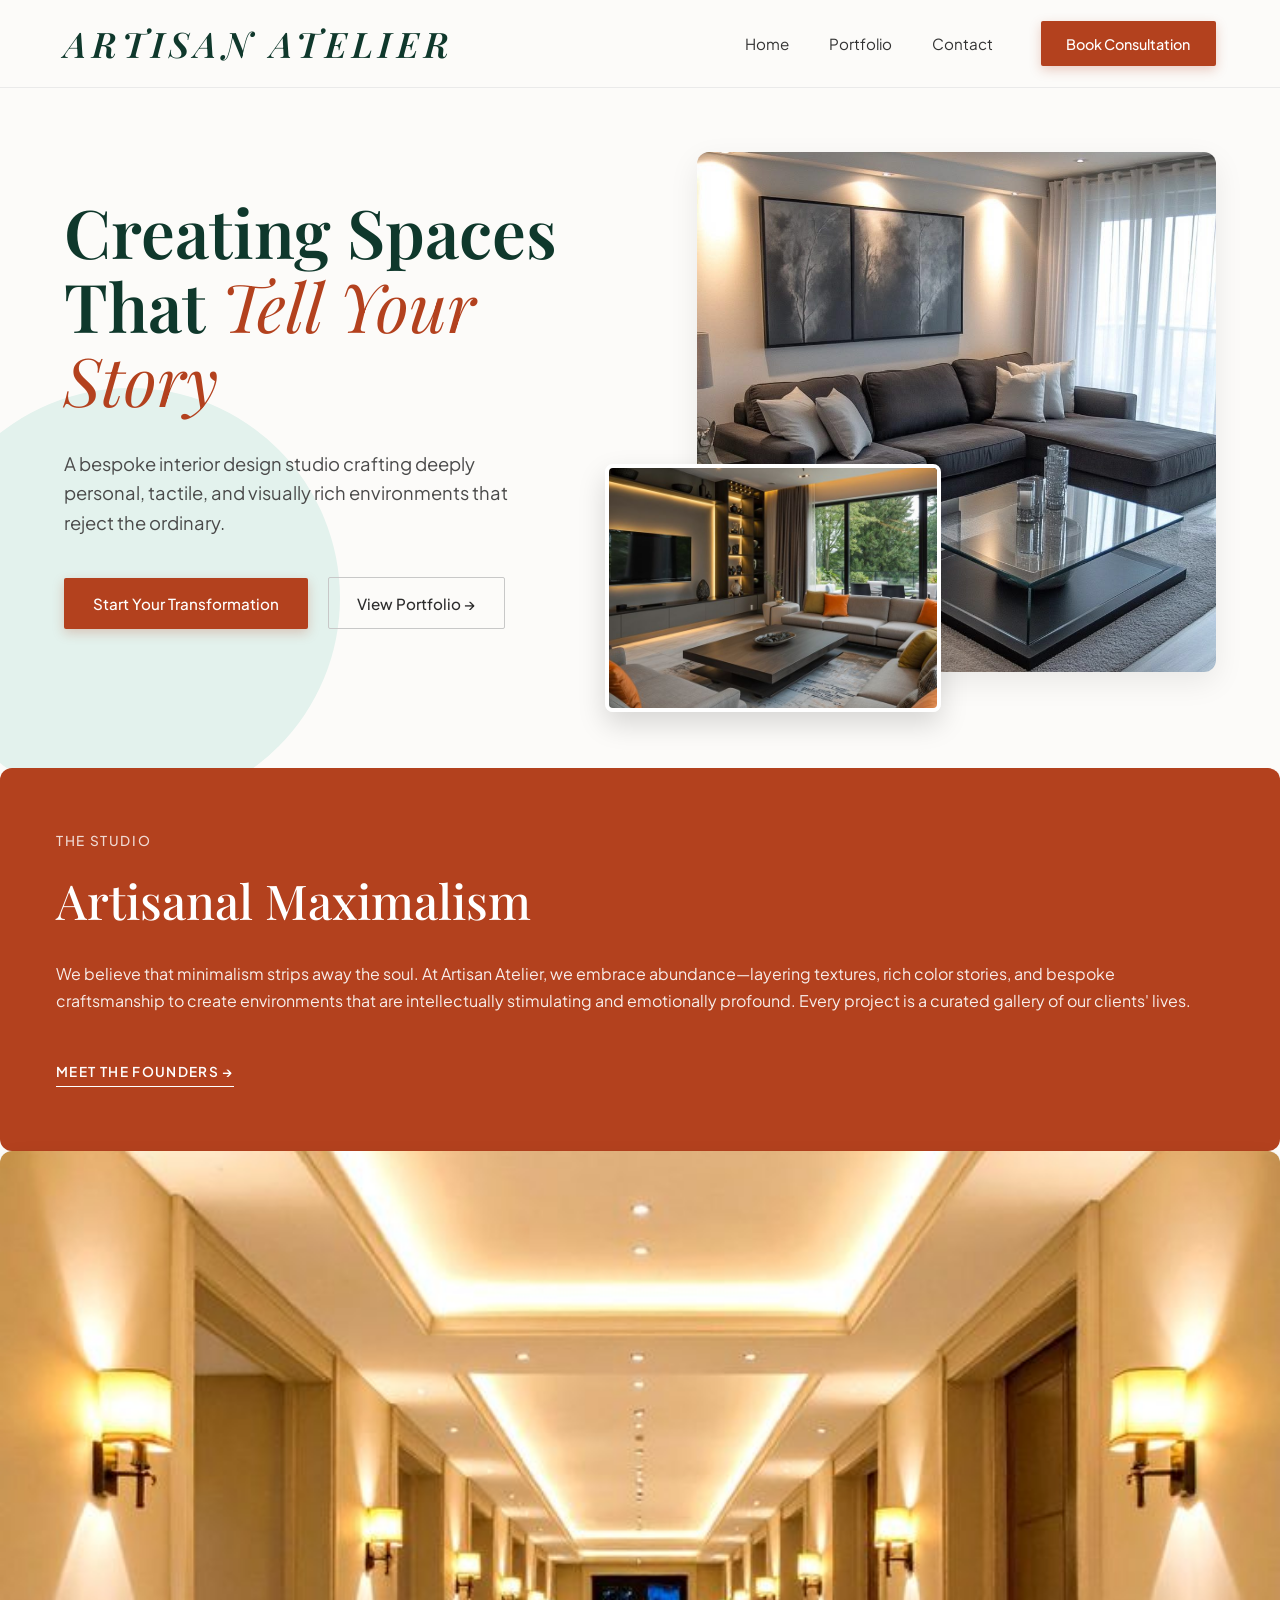
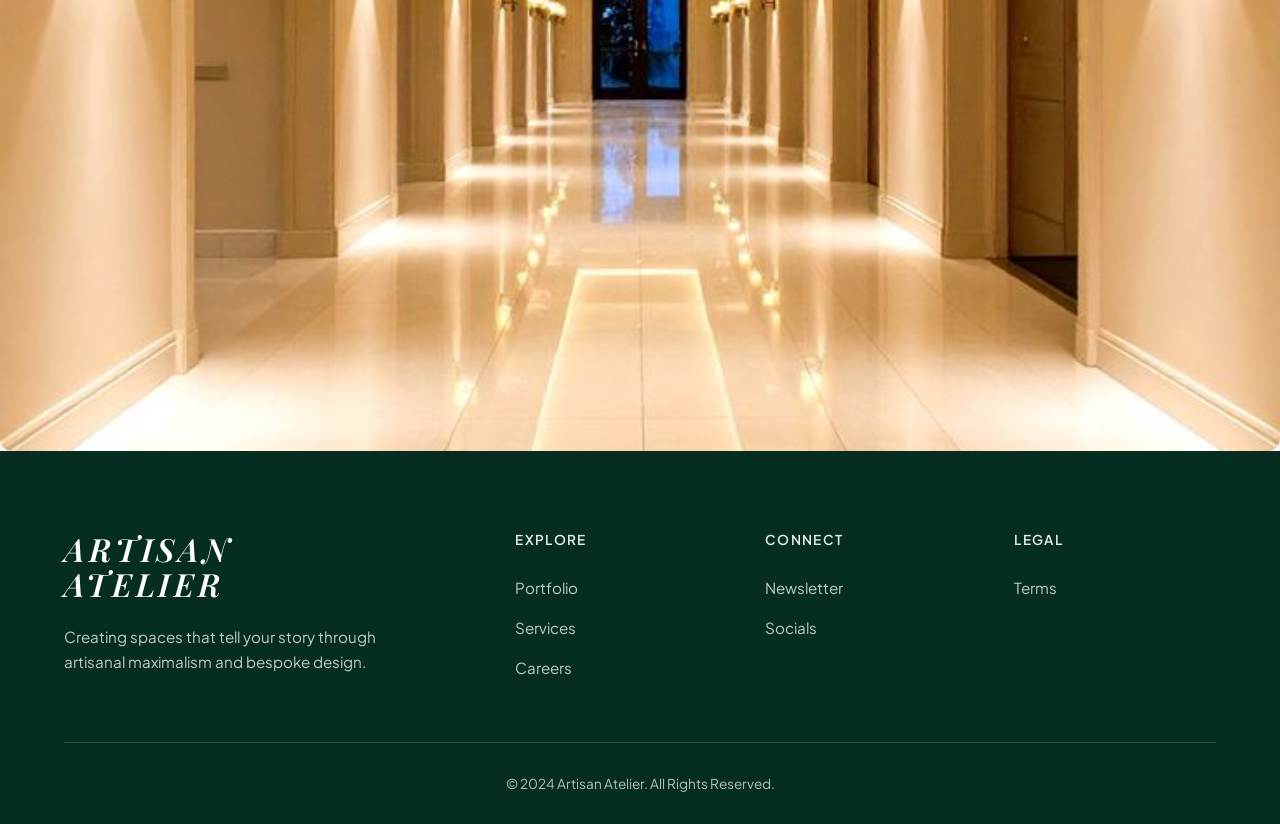
==== index.html @ 0281d927 "first commit" ====
<html lang="en">
<head>
    <meta charset="UTF-8">
    <meta name="viewport" content="width=device-width, initial-scale=1.0">
    <title>Document</title>
     <link rel="stylesheet" href="style.css">
</head>
<body>
   <header class="navbar">
  <div class="logo">ARTISAN ATELIER</div>
  <nav class="nav-container">
    <ul class="nav-links">
      <li><a href="index.html" class="nav-link active">Home</a></li>
      <li><a href="pot.html" class="nav-link">Portfolio</a></li>
      <li><a href="contact.html" class="nav-link">Contact</a></li>
    </ul>
    <a href="#" class="nav-actions">Book Consultation</a>
    
  </nav>
  <div class="hamburger">=</div>
</header>
<div class="sidebar"></div>
 
<section class="hero-section">
  <!-- Background shape accent -->
  <div class="bg-shape"></div>

  <!-- Left Column: Text Content -->
  <div class="hero-content">
    <h1 class="hero-heading">
      Creating Spaces <br>
      That <span class="highlight">Tell Your</span> <br>
      <span class="highlight">Story</span>
    </h1>
    <p class="hero-subtext">
      A bespoke interior design studio crafting deeply personal, tactile, and visually rich environments that reject the ordinary.
    </p>
    <div class="hero-buttons">
      <a href="#" class="btn-primary">Start Your Transformation</a>
      <a href="#" class="btn-secondary">View Portfolio &rarr;</a>
    </div>
  </div>

  <!-- Right Column: Overlapping Images -->
  <div class="hero-images">
    <div class="main-image">
      <img src="p2.jpg" alt="Interior living room with velvet couch and plants">
    </div>
    <div class="overlay-image">
      <img src="p1.jpg" alt="Detailed view of wooden cabinet with brass inlay">
    </div>
  </div>
</section>
<!-- <section class="studio-section">
  <div class="studio-container">
    <!-- Left Card: Content -->
    <div class="studio-card content-card">
      <span class="subtitle">The Studio</span>
      <h2 class="title">Artisanal Maximalism</h2>
      <p class="description">
        We believe that minimalism strips away the soul. At Artisan Atelier, we embrace abundance—layering textures, rich color stories, and bespoke craftsmanship to create environments that are intellectually stimulating and emotionally profound. Every project is a curated gallery of our clients' lives.
      </p>
      <a href="#" class="studio-link">MEET THE FOUNDERS &rarr;</a>
    </div>

    <!-- Right Card: Image -->
    <div class="studio-card image-card">
      <img src="pk1.jpg" alt="Design workspace with fabric swatches and blueprints">
    </div>
  </div>
</section>
<footer class="site-footer">
  <div class="footer-container">
    <!-- Brand Column -->
    <div class="footer-col brand-col">
      <h2 class="footer-logo">ARTISAN<br>ATELIER</h2>
      <p class="footer-tagline">
        Creating spaces that tell your story through artisanal maximalism and bespoke design.
      </p>
    </div>

    <!-- Explore Column -->
    <div class="footer-col">
      <h3 class="footer-heading">Explore</h3>
      <ul class="footer-links">
        <li><a href="#">Portfolio</a></li>
        <li><a href="#">Services</a></li>
        <li><a href="#">Careers</a></li>
      </ul>
    </div>

    <!-- Connect Column -->
    <div class="footer-col">
      <h3 class="footer-heading">Connect</h3>
      <ul class="footer-links">
        <li><a href="#">Newsletter</a></li>
        <li><a href="#">Socials</a></li>
      </ul>
    </div>

    <!-- Legal Column -->
    <div class="footer-col">
      <h3 class="footer-heading">Legal</h3>
      <ul class="footer-links">
        <li><a href="#">Terms</a></li>
      </ul>
    </div>
  </div>

  <!-- Copyright Bottom Bar -->
  <div class="footer-bottom">
    <p>&copy; 2024 Artisan Atelier. All Rights Reserved.</p>
  </div>
</footer> 
 <script>
    const hamburgerBtn =document.querySelector('.hamburger')
    const sidebar =document.querySelector('.sidebar')

    hamburgerBtn.addEventListener('click',() =>{
      sidebar.classList.toggle('active');
    })
  </script
</body>
</html>
---- style.css ----
@import url('https://fonts.googleapis.com/css2?family=Playfair+Display:ital,wght@1,600&family=Plus+Jakarta+Sans:wght@400;500;600&display=swap');

* {
  box-sizing: border-box;
  margin: 0;
  padding: 0;
}

body {
  font-family: 'Plus Jakarta Sans', sans-serif;
  background-color: #fcfbf9;
}
header {
    position: sticky;
    top: 0;
    width: 100%;
    z-index: 100;
  }


.navbar {
  display: flex;
  justify-content: space-between;
  align-items: center;
  padding: 1.25rem 4rem;
  background-color: #fcfbf9;
  border-bottom: 1px solid #eaeaea;
}

.logo {
  font-family: 'Playfair Display', serif;
  font-style: italic;
  font-weight: 600;
  font-size: 2.2rem;
  letter-spacing: 0.15em;
  color: #0f382c;
  text-transform: uppercase;
}

.nav-container {
  display: flex;
  align-items: center;
  gap: 3rem;
}

.nav-links {
  display: flex;
  list-style: none;
  gap: 2.5rem;
}

.nav-link {
  text-decoration: none;
  color: #333333;
  font-size: 0.95rem;
  font-weight: 400;
  padding-bottom: 0.3rem;
  transition: color 0.2s ease;
}

/* .nav-link.active {
  color: #b3411e;
  font-style: italic;
  border-bottom: 2px solid #b3411e;
} */

.nav-link:hover {
   color: #b3411e;
  font-style: italic;
  border-bottom: 2px solid #b3411e;
}

.nav-actions {
  text-decoration: none;
  background-color: #b3411e;
  color: #ffffff;
  font-size: 0.9rem;
  font-weight: 500;
  padding: 0.85rem 1.6rem;
  border-radius: 2px;
  box-shadow: 0 4px 12px rgba(179, 65, 30, 0.25);
  transition: background-color 0.2s ease, transform 0.1s ease;
}

.nav-actions:hover {
  background-color: #983516;
}
.hamburger{
  display: none;
  cursor: pointer;
  font-size: 26px;
  font-weight: 500;
}
/* sidebar */
.sidebar{

  height: 450px;
  /* max-width: 500px; */
  background-color:rgb(253, 149, 12);
  /* background-color: red; */
  color: white;
  position: fixed;
  overflow: hidden;
  /* top: 70px; */
  right: -110%;
  width: 40%;
  z-index: 1000;
}
.dropcontent-wrapper{
  overflow: auto;
  height: 100%;
  padding: 40px 20px;
}

.sidebar.active{
  right: 5px;
  transition: all 0.4s linear;
}

.sidebar:not(.active){
  right: -100%;
  transition: all 0.4s linear;
}


.hero-section {
  position: relative;
  display: flex;
  align-items: center;
  justify-content: space-between;
  padding: 4rem 4rem 6rem;
  background-color: #fcfbf9;
  overflow: hidden;
  gap: 3rem;
}

/* Background Circle Accent */
.bg-shape {
  position: absolute;
  bottom: -40px;
  left: -80px;
  width: 420px;
  height: 420px;
  background-color: #e3f2ed;
  border-radius: 50%;
  z-index: 1;
}

/* Left Column Styling */
.hero-content {
  position: relative;
  z-index: 2;
  max-width: 580px;
}

.hero-heading {
  font-family: 'Playfair Display', serif;
  font-size: 4.2rem;
  line-height: 1.1;
  font-weight: 600;
  color: #0f382c;
  margin-bottom: 2rem;
}

.hero-heading .highlight {
  font-style: italic;
  color: #b3411e;
  font-weight: 400;
}

.hero-subtext {
  font-size: 1.15rem;
  line-height: 1.6;
  color: #4a4a4a;
  margin-bottom: 2.5rem;
  max-width: 480px;
}

.hero-buttons {
  display: flex;
  align-items: center;
  gap: 1.25rem;
}

.btn-primary {
  text-decoration: none;
  background-color: #b3411e;
  color: #ffffff;
  font-size: 0.95rem;
  font-weight: 500;
  padding: 1rem 1.8rem;
  border-radius: 2px;
  box-shadow: 0 4px 12px rgba(179, 65, 30, 0.25);
  transition: background-color 0.2s ease;
}

.btn-primary:hover {
  background-color: #983516;
}

.btn-secondary {
  text-decoration: none;
  background-color: transparent;
  color: #2c2c2c;
  font-size: 0.95rem;
  font-weight: 500;
  padding: 0.95rem 1.8rem;
  border: 1px solid #c8c8c8;
  border-radius: 2px;
  transition: border-color 0.2s ease, color 0.2s ease;
}

.btn-secondary:hover {
  border-color: #0f382c;
  color: #0f382c;
}

/* Right Column: Images Layout */
.hero-images {
  position: relative;
  z-index: 2;
  flex: 1;
  display: flex;
  justify-content: flex-end;
  max-width: 620px;
}

.main-image {
  width: 85%;
  border-radius: 12px;
  overflow: hidden;
  box-shadow: 0 10px 30px rgba(0, 0, 0, 0.08);
}

.main-image img {
  width: 100%;
  height: 520px;
  object-fit: cover;
  display: block;
}

.overlay-image {
  position: absolute;
  bottom: -40px;
  left: 0;
  width: 55%;
  border-radius: 8px;
  overflow: hidden;
  border: 4px solid #ffffff;
  box-shadow: 0 12px 28px rgba(0, 0, 0, 0.15);
}

.overlay-image img {
  width: 100%;
  height: 240px;
  object-fit: cover;
  display: block;
}
.studio-section {
  padding: 5rem 4rem;
  background-color: #ccc7b746;
}

.studio-container {
  /* background-color: #d3971f46; */
  display: grid;
  grid-template-columns: 1fr 1fr;
  gap: 2rem;
  max-width: 1280px;
  margin:  auto;
}

/* Left Card Styling */
.content-card {
  background-color: #b3411e;
  color: #ffffff;
  padding: 4rem 3.5rem;
  border-radius: 12px;
  display: flex;
  flex-direction: column;
  justify-content: center;
}

.content-card .subtitle {
  font-size: 0.85rem;
  text-transform: uppercase;
  letter-spacing: 0.12em;
  color: rgba(255, 255, 255, 0.8);
  font-weight: 500;
  margin-bottom: 1.5rem;
}

.content-card .title {
  font-family: 'Playfair Display', serif;
  font-size: 3rem;
  font-weight: 500;
  line-height: 1.15;
  margin-bottom: 2rem;
  color: #ffffff;
}

.content-card .description {
  font-size: 1rem;
  line-height: 1.7;
  color: rgba(255, 255, 255, 0.9);
  margin-bottom: 3rem;
}

.studio-link {
  color: #ffffff;
  text-decoration: none;
  font-size: 0.85rem;
  font-weight: 600;
  letter-spacing: 0.1em;
  text-transform: uppercase;
  border-bottom: 1px solid #ffffff;
  padding-bottom: 0.4rem;
  width: fit-content;
  transition: opacity 0.2s ease;
}

.studio-link:hover {
  opacity: 0.8;
}

/* Right Card Styling */
.image-card {
  border-radius: 12px;
  overflow: hidden;
  box-shadow: 0 8px 24px rgba(0, 0, 0, 0.06);
}

.image-card img {
  width: 100%;
  height: 100%;
  min-height: 480px;
  object-fit: cover;
  display: block;
}
.site-footer {
  background-color: #052e21;
  color: #ffffff;
  padding: 5rem 4rem 2rem;
}

.footer-container {
  max-width: 1280px;
  margin: 0 auto;
  display: grid;
  grid-template-columns: 2fr 1fr 1fr 1fr;
  gap: 3rem;
  padding-bottom: 4rem;
  border-bottom: 1px solid rgba(255, 255, 255, 0.15);
}

/* Brand Column Styling */
.brand-col {
  padding-right: 2rem;
}

.footer-logo {
  font-family: 'Playfair Display', serif;
  font-style: italic;
  font-weight: 600;
  font-size: 2rem;
  line-height: 1.1;
  letter-spacing: 0.12em;
  color: #ffffff;
  margin-bottom: 1.5rem;
}

.footer-tagline {
  font-size: 0.95rem;
  line-height: 1.6;
  color: rgba(255, 255, 255, 0.75);
  max-width: 320px;
}

/* Link Columns Styling */
.footer-heading {
  font-size: 0.85rem;
  font-weight: 600;
  text-transform: uppercase;
  letter-spacing: 0.1em;
  color: rgba(255, 255, 255, 0.9);
  margin-bottom: 1.8rem;
}

.footer-links {
  list-style: none;
  display: flex;
  flex-direction: column;
  gap: 1.2rem;
}

.footer-links a {
  color: rgba(255, 255, 255, 0.75);
  text-decoration: none;
  font-size: 0.95rem;
  transition: color 0.2s ease;
}

.footer-links a:hover {
  color: #ffffff;
}

/* Footer Bottom Styling */
.footer-bottom {
  text-align: center;
  padding-top: 2rem;
}

.footer-bottom p {
  font-size: 0.85rem;
  color: rgba(255, 255, 255, 0.7);
}
@media screen and (max-width: 768px) {
   
.logo {
  font-family: 'Playfair Display', serif;
  font-style: italic;
  font-weight: 400;
  font-size: 2rem;
  letter-spacing: 0.15em;
  color: #0f382c;
  text-transform: uppercase;
  display: none;
}
  .nav-links  {
    display: flex;
    flex-direction: column;
    position: fixed;
    top: 125px;
    left: -100%;
    width: 100%;
    height: calc(100vh - 125px);
    background-color: white;
    padding: 40px;
    gap: 25px;
    transition: left 0.3s ease;
    box-shadow: 0 10px 15px rgba(0, 0,0,0.05);
  }
  .nav-actions .login-btn  {
    display: flex;
    flex-direction: column;
    position: fixed;
    top: 125px;
    left: -100%;
    width: 100%;
    height: calc(100vh - 125px);
    background-color: white;
    padding: 40px;
    gap: 25px;
    transition: left 0.3s ease;
    box-shadow: 0 10px 15px rgba(0, 0,0,0.05);
  }
  .hamburger{
    display: block;
  }
  
.hero-section {
  position: relative;
  display: grid;
  /* align-items: center; */
  /* justify-content: space-between; */
  /* padding: 4rem 4rem 6rem; */
  background-color: #fcfbf9;
  /* overflow: hidden; */
  gap: 3rem;
}
.hero-content {
  position: relative;
  z-index: 2;
  max-width: 580px;
}

.studio-container {
  /* background-color: #d3971f46; */
  display: grid;
  grid-template-columns: 1fr ;
  gap: 2rem;
  /* max-width: 1110px; */
  /* margin:  auto; */
}
  
  .footer-container {
    grid-template-columns: repeat(1, 1fr); /* Becomes two columns on tablets */
    gap: 40px 0;
  }


  
}
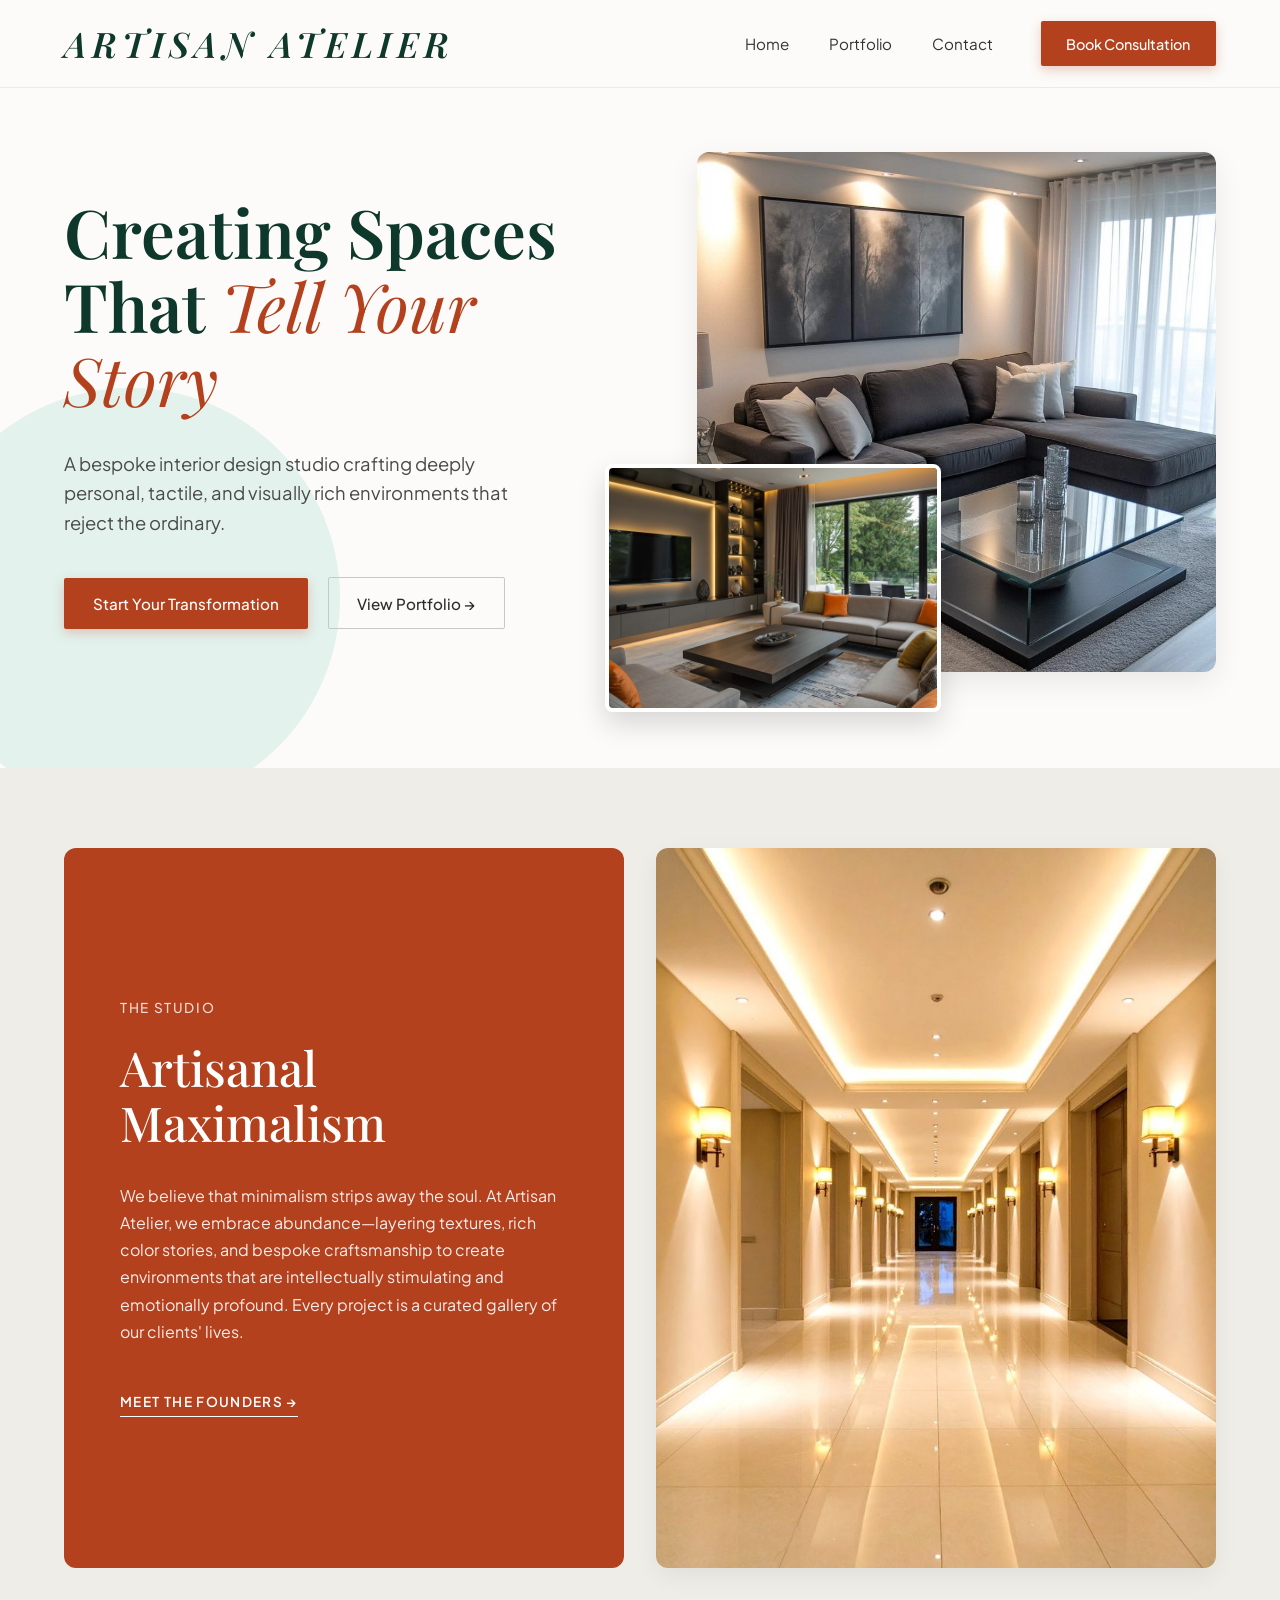
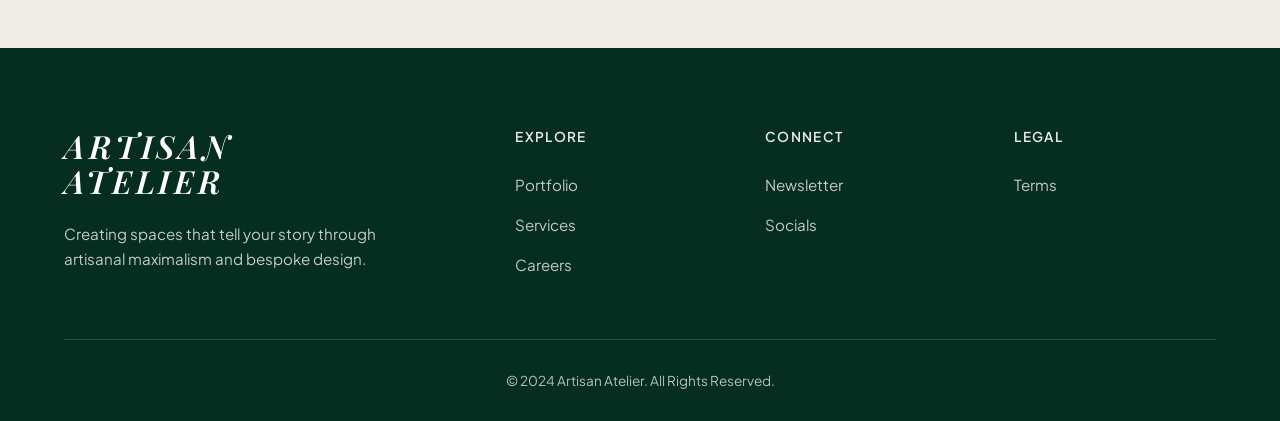
==== commit a8f8391d: "new update" ====
--- a/index.html
+++ b/index.html
@@ -19,7 +19,14 @@
   </nav>
   <div class="hamburger">=</div>
 </header>
-<div class="sidebar"></div>
+<div class="sidebar">
+  <div class="nav">
+    <a href="index.html">home </a>
+    <a href="pot.html">portfolio</a>
+    <a href="contact.html">contact </a>
+
+  </div>
+</div>
  
 <section class="hero-section">
   <!-- Background shape accent -->
@@ -51,7 +58,7 @@
     </div>
   </div>
 </section>
-<!-- <section class="studio-section">
+ <section class="studio-section">
   <div class="studio-container">
     <!-- Left Card: Content -->
     <div class="studio-card content-card">
--- a/style.css
+++ b/style.css
@@ -96,20 +96,20 @@
 
   height: 450px;
   /* max-width: 500px; */
-  background-color:rgb(253, 149, 12);
+  background-color:rgb(226, 223, 220);
   /* background-color: red; */
   color: white;
   position: fixed;
   overflow: hidden;
   /* top: 70px; */
   right: -110%;
-  width: 40%;
+  width: 25%;
   z-index: 1000;
 }
-.dropcontent-wrapper{
-  overflow: auto;
-  height: 100%;
-  padding: 40px 20px;
+.nav a {
+  display: block;
+  padding: 5px;
+  
 }
 
 .sidebar.active{
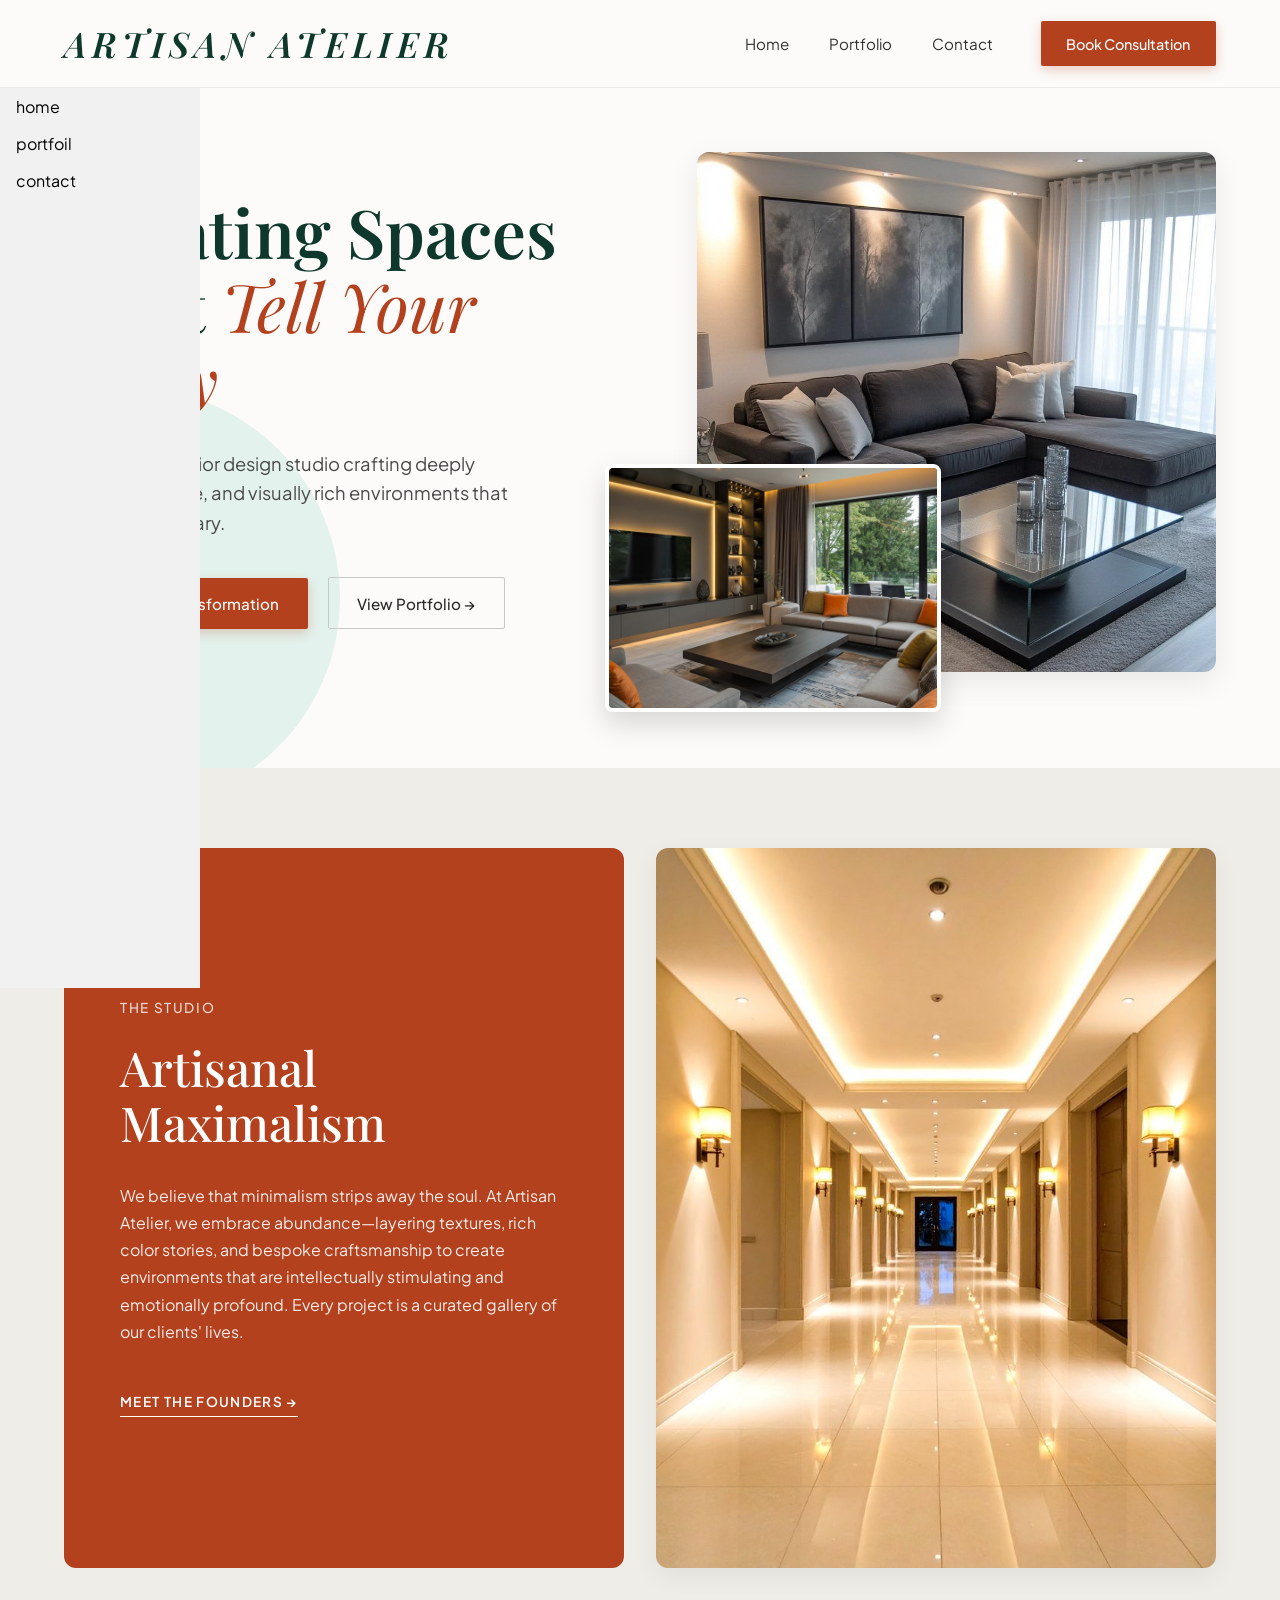
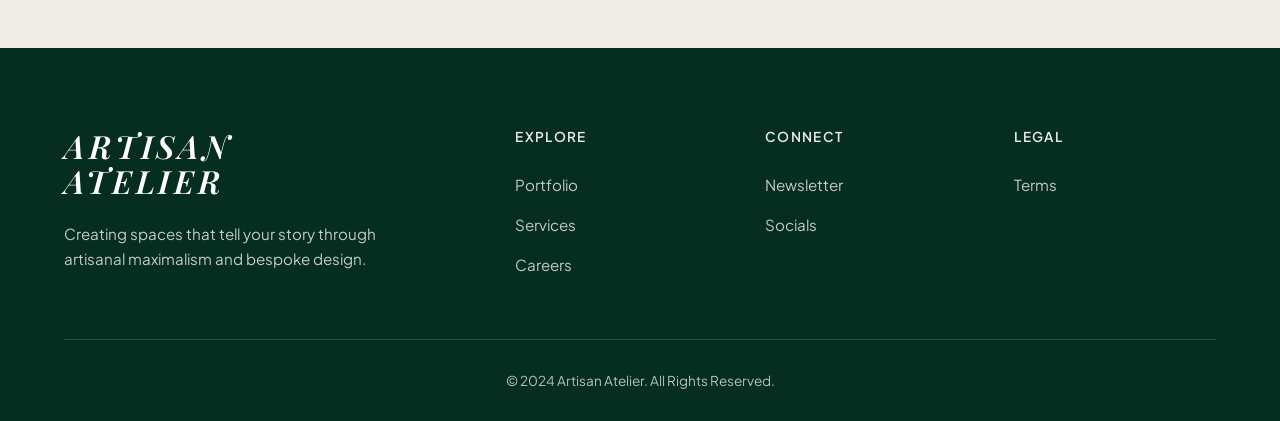
==== commit 28d4442c: "updated" ====
--- a/index.html
+++ b/index.html
@@ -20,13 +20,13 @@
   <div class="hamburger">=</div>
 </header>
 <div class="sidebar">
-  <div class="nav">
-    <a href="index.html">home </a>
-    <a href="pot.html">portfolio</a>
-    <a href="contact.html">contact </a>
-
-  </div>
-</div>
+   <ul class="sidedrop">
+        <li class="list"><a href="index.html"> home</a></li>
+        <li class="list"><a href="pot.html"> portfoil</a></li>
+        <li class="list"><a href="contact.html"> contact</a></li>
+    
+    </ul>
+ </div>
  
 <section class="hero-section">
   <!-- Background shape accent -->
--- a/style.css
+++ b/style.css
@@ -106,11 +106,8 @@
   width: 25%;
   z-index: 1000;
 }
-.nav a {
-  display: block;
-  padding: 5px;
-  
-}
+ 
+
 
 .sidebar.active{
   right: 5px;
@@ -120,6 +117,27 @@
 .sidebar:not(.active){
   right: -100%;
   transition: all 0.4s linear;
+}
+.sidedrop{
+            list-style-type:none;
+            margin: 0%;
+            padding: 0%;
+            background-color: #f1f1f1;
+            width: 200px;
+            height: 100vh;
+            position: fixed;
+            overflow: none;
+            left: 0;
+        }
+        .list a{
+            text-decoration: none;
+            color: black;
+            padding: 8px 16px;
+            display: block;
+        }
+        .list a:hover{
+            background-color: #555555;
+            color: white;
 }
 
 
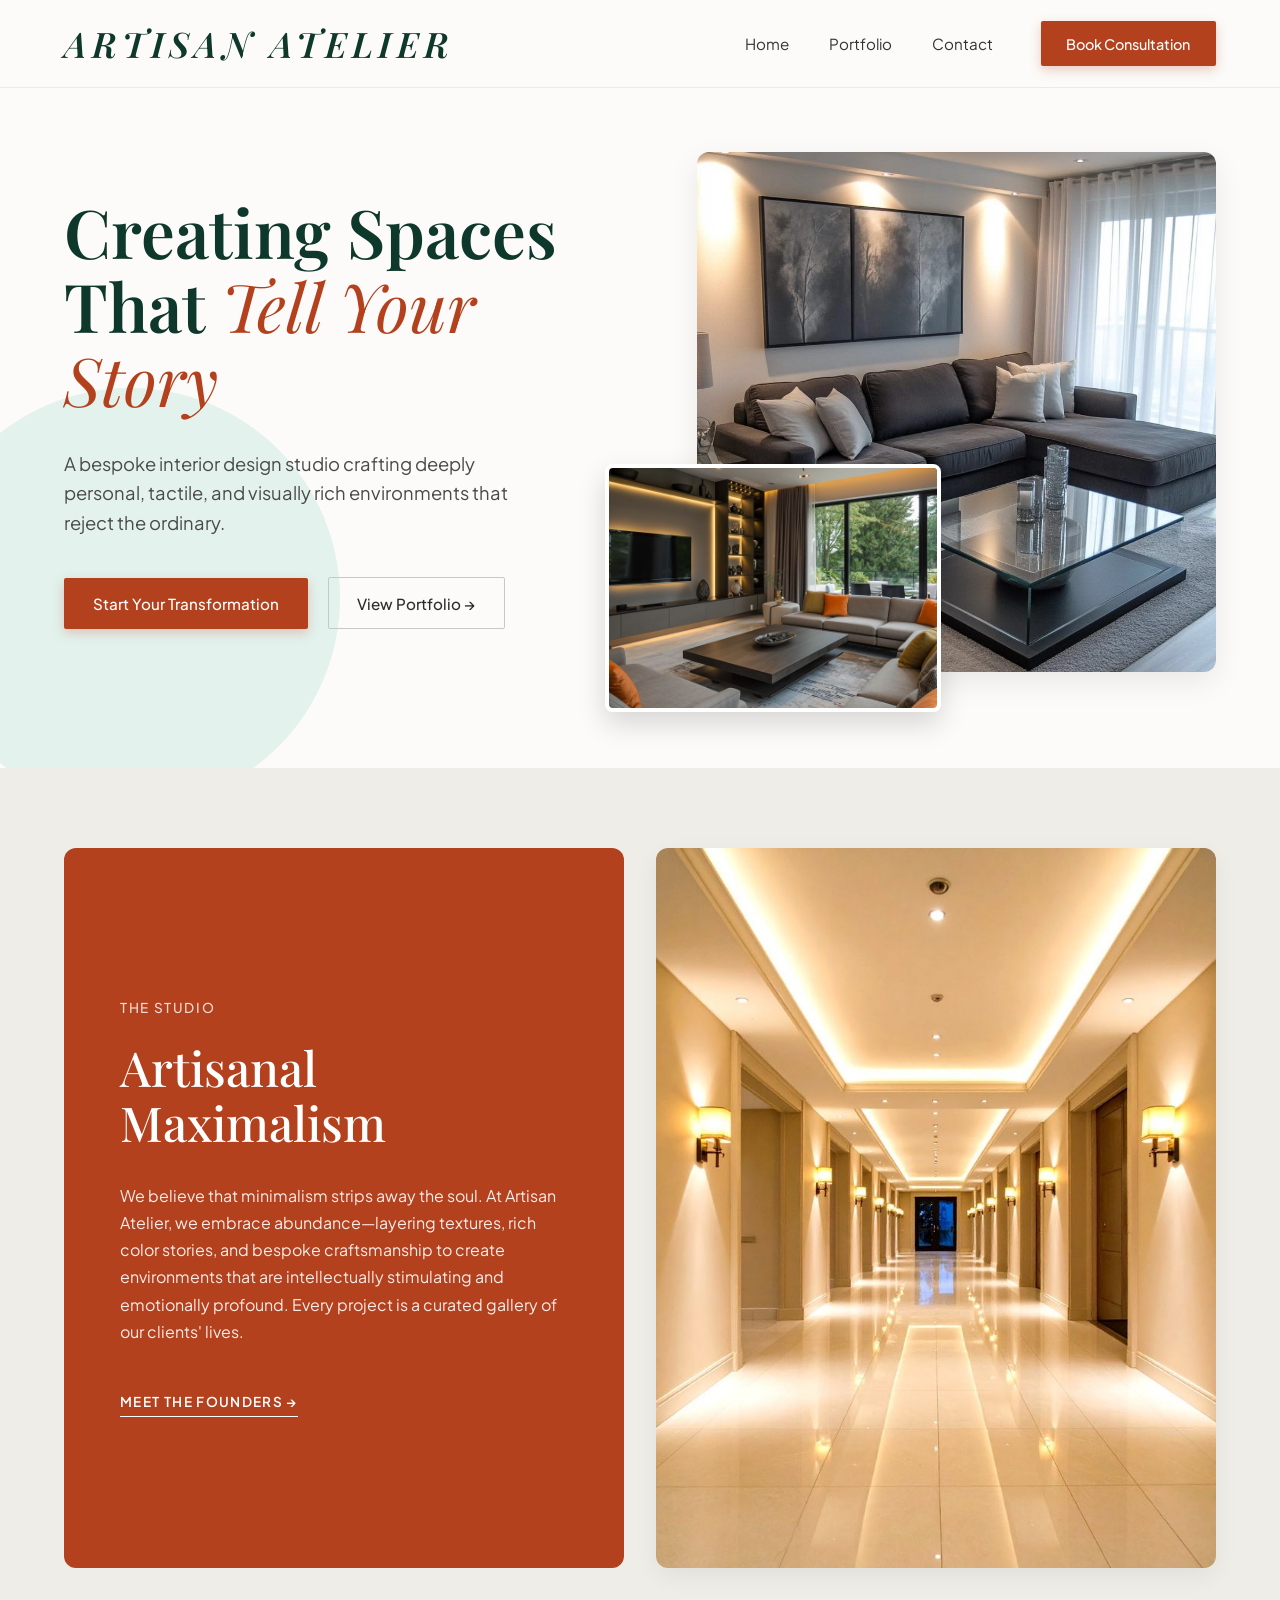
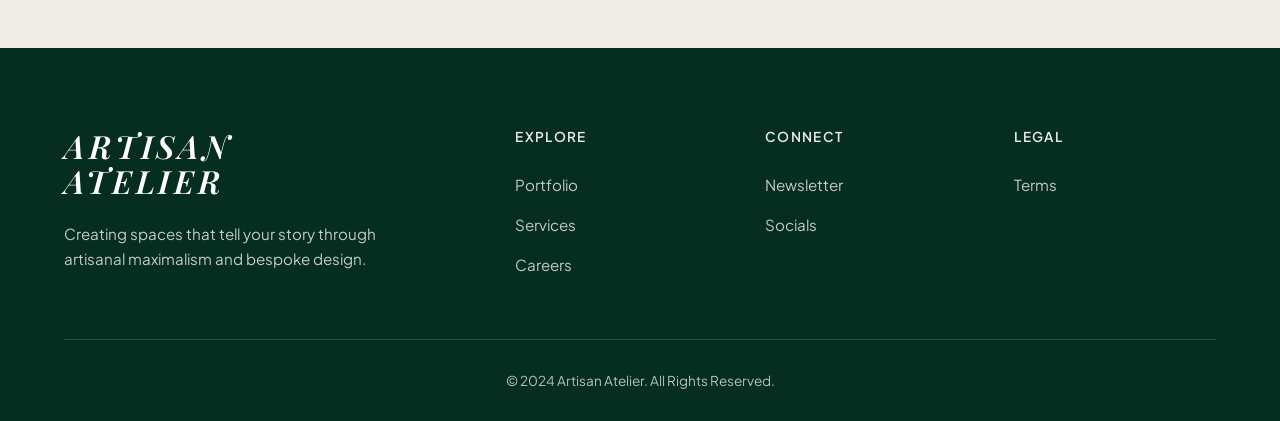
==== commit 3ea400f8: "updaeted" ====
--- a/index.html
+++ b/index.html
@@ -20,13 +20,13 @@
   <div class="hamburger">=</div>
 </header>
 <div class="sidebar">
-   <ul class="sidedrop">
-        <li class="list"><a href="index.html"> home</a></li>
-        <li class="list"><a href="pot.html"> portfoil</a></li>
-        <li class="list"><a href="contact.html"> contact</a></li>
-    
-    </ul>
- </div>
+  <div class="nav">
+    <a href="index.html">Home </a>
+    <a href="pot.html">Portfolio</a>
+    <a href="contact.html">Contact </a>
+
+  </div>
+</div>
  
 <section class="hero-section">
   <!-- Background shape accent -->
@@ -58,9 +58,8 @@
     </div>
   </div>
 </section>
- <section class="studio-section">
+<section class="studio-section">
   <div class="studio-container">
-    <!-- Left Card: Content -->
     <div class="studio-card content-card">
       <span class="subtitle">The Studio</span>
       <h2 class="title">Artisanal Maximalism</h2>
--- a/style.css
+++ b/style.css
@@ -99,6 +99,7 @@
   background-color:rgb(226, 223, 220);
   /* background-color: red; */
   color: white;
+  border-radius: 5px;
   position: fixed;
   overflow: hidden;
   /* top: 70px; */
@@ -106,8 +107,19 @@
   width: 25%;
   z-index: 1000;
 }
- 
-
+.nav a {
+  color:white;
+  background-color: #b3411e;
+  margin: 5px;
+  border-radius: 8px;
+  text-decoration: none;
+  display: block;
+  padding: 5px;
+  
+}
+.nav a:hover{
+  background-color: #4a4a4a;
+}
 
 .sidebar.active{
   right: 5px;
@@ -117,27 +129,6 @@
 .sidebar:not(.active){
   right: -100%;
   transition: all 0.4s linear;
-}
-.sidedrop{
-            list-style-type:none;
-            margin: 0%;
-            padding: 0%;
-            background-color: #f1f1f1;
-            width: 200px;
-            height: 100vh;
-            position: fixed;
-            overflow: none;
-            left: 0;
-        }
-        .list a{
-            text-decoration: none;
-            color: black;
-            padding: 8px 16px;
-            display: block;
-        }
-        .list a:hover{
-            background-color: #555555;
-            color: white;
 }
 
 
